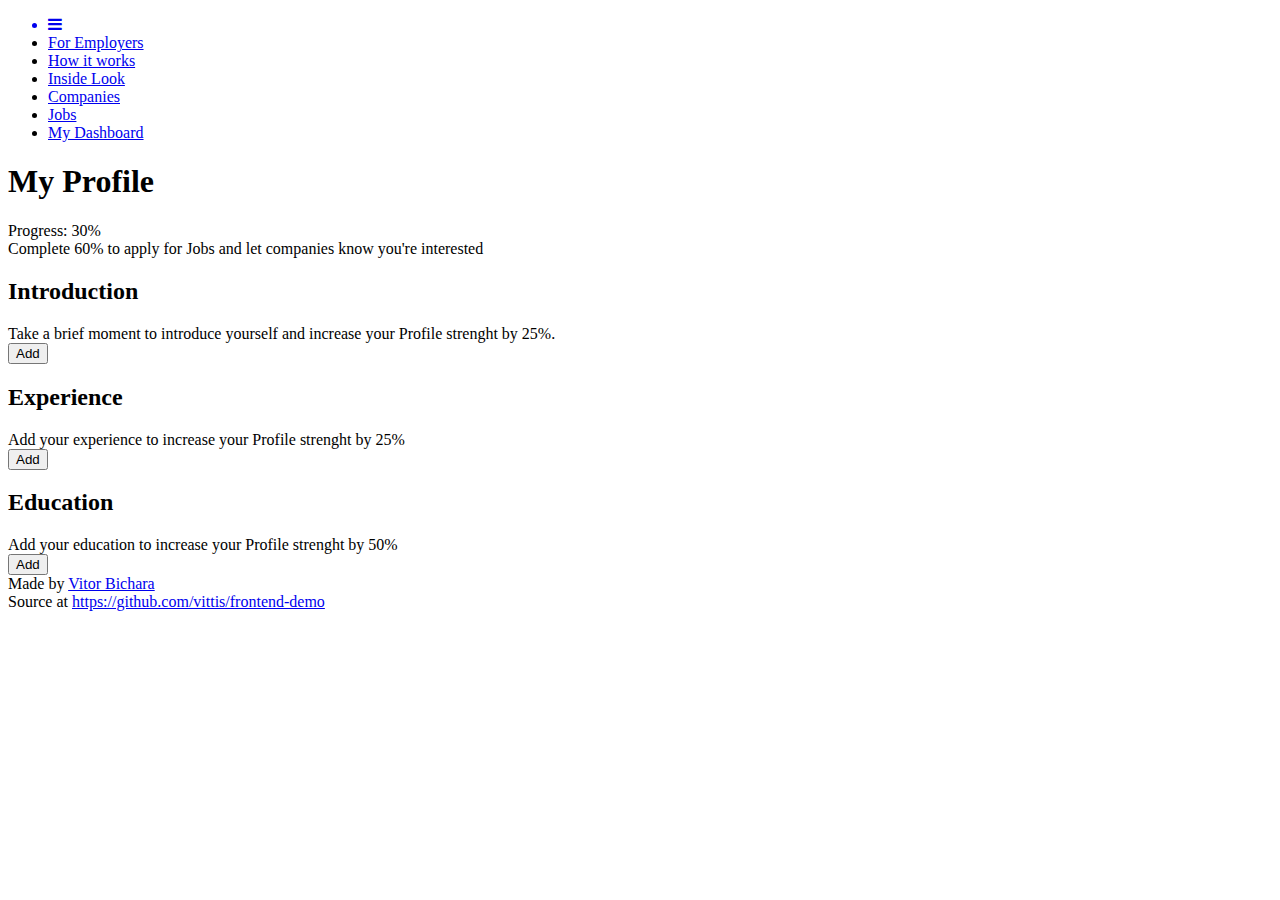
==== index.html @ 6f1d1937 "Fixing footer typo" ====
<!-- 
    Made by Vitor Bichara
    Using BEM naming convention methodology (https://en.bem.info/) 
    and SASS 7-1 Architeture Pattern (https://sass-guidelin.es/#the-7-1-pattern)
-->

<!DOCTYPE html>
<html>
<head>
    <meta charset="utf-8" />
    <meta http-equiv="X-UA-Compatible" content="IE=edge">
    <title>Front-End Demo By Vitor Bichara</title>
    <meta name="viewport" content="width=device-width, initial-scale=1">
    <link href="https://fonts.googleapis.com/css?family=Raleway:400,600,700" rel="stylesheet">  
    <link rel="stylesheet" href="https://cdnjs.cloudflare.com/ajax/libs/font-awesome/4.7.0/css/font-awesome.min.css">
    <link rel="stylesheet" type="text/css" media="screen" href="static/css/main.css" />
    <script type="text/javascript" src="assets/js/main.js"></script>
</head>
<body>
    
    <nav>
        <ul class="nav" id="nav">
            <a href="javascript:void(0);" class="nav__toggleIcon" onclick="toggleMobileNav()">
                <li class="nav__item nav__mobileToggle">
                    <i class="fa fa-bars"></i>
                </li>
            </a>
            <li class="nav__item">
                <a class="nav__link" href="#">For Employers</a>
            </li>
            <li class="nav__item">
                <a class="nav__link" href="#">How it works</a>
            </li>
            <li class="nav__item">
                <a class="nav__link" href="#">Inside Look</a>
            </li>
            <li class="nav__item">
                <a class="nav__link" href="#">Companies</a>
            </li>
            <li class="nav__item">
                <a class="nav__link" href="#">Jobs</a>
            </li>
            <li class="nav__item">
                <a class="nav__link" href="#">My Dashboard</a>
            </li>
        </ul>
    </nav>  

    <main class="container content">

        <h1 class="content__header">My Profile</h1>

        <div class="card card--progressCard">

            <div class="progressBar">
                <div class="progressBar__label">
                    Progress: 30%
                </div>
                <div class="progressBar__bar">
                    <div class="progressBar__meter"></div>
                </div>
            </div>

            <div class="card__text card__text--dark card__text--fullWidth">
                Complete 60% to apply for Jobs and let companies know you're interested
            </div>
        </div>


        <div class="card">
            <h2 class="card__header">Introduction</h2>
            <div class="card__text">
                Take a brief moment to introduce yourself and increase your Profile
                strenght by 25%.
            </div>
            <button class="button">Add</button>
        </div>

        <div class="card">
            <h2 class="card__header">Experience</h2>
            <div class="card__text">
                Add your experience to increase your Profile strenght by 25%
            </div>
            <button class="button">Add</button>
        </div>

        <div class="card">
            <h2 class="card__header">Education</h2>
            <div class="card__text">
                Add your education to increase your Profile strenght by 50%
            </div>
            <button class="button">Add</button>
        </div>

    </main>

    <footer class="footer">
        Made by <a href="https://www.vitorbichara.com/">Vitor Bichara</a><br>
        Source at <a href="https://github.com/vittis/frontend-demo">https://github.com/vittis/frontend-demo</a>
    </footer>


</body>
</html>
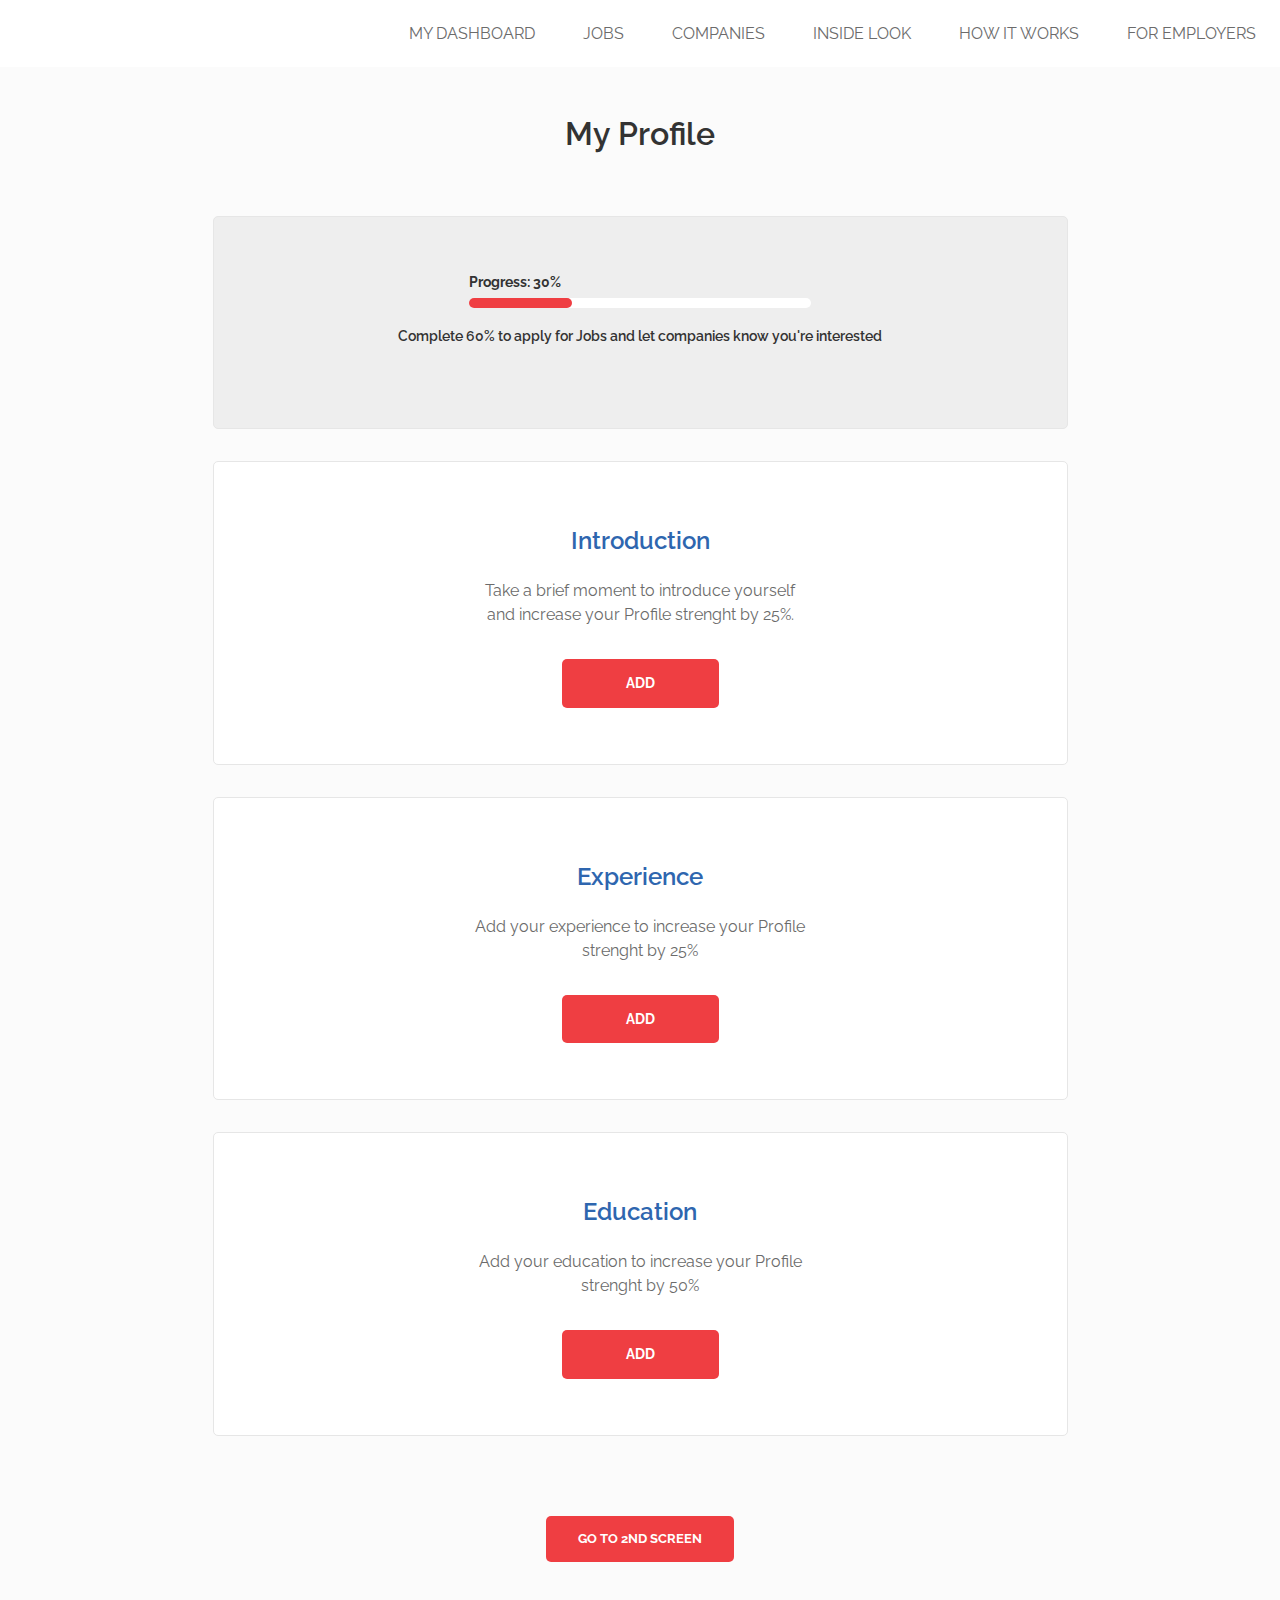
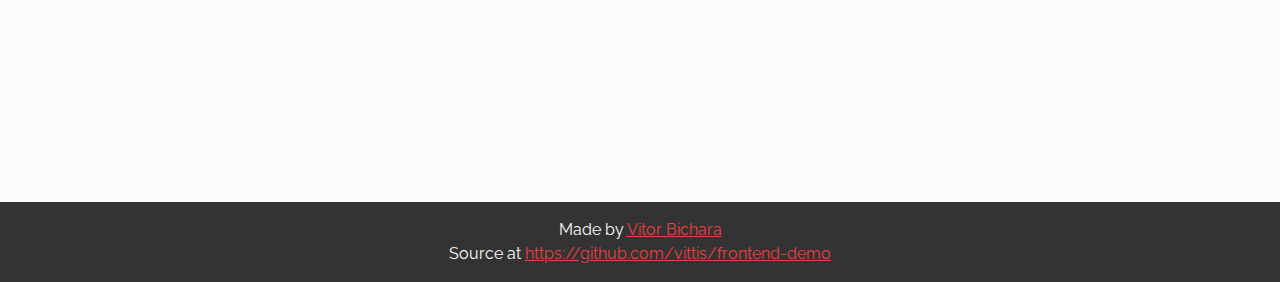
==== commit f613ce9a: "Adding button to 2nd screen" ====
--- a/index.html
+++ b/index.html
@@ -84,13 +84,16 @@
             <button class="button">Add</button>
         </div>
 
-        <div class="card">
+        <div class="card card--last">
             <h2 class="card__header">Education</h2>
             <div class="card__text">
                 Add your education to increase your Profile strenght by 50%
             </div>
             <button class="button">Add</button>
         </div>
+
+        <a href="/screen2.html"><button class="button button--small">Go to 2nd screen</button></a>
+
 
     </main>
 
--- a/static/css/main.css
+++ b/static/css/main.css
@@ -0,0 +1,733 @@
+/*! normalize.css v8.0.0 | MIT License | github.com/necolas/normalize.css */
+/* Document
+   ========================================================================== */
+/**
+ * 1. Correct the line height in all browsers.
+ * 2. Prevent adjustments of font size after orientation changes in iOS.
+ */
+html {
+  line-height: 1.15;
+  /* 1 */
+  -webkit-text-size-adjust: 100%;
+  /* 2 */
+}
+
+/* Sections
+   ========================================================================== */
+/**
+ * Remove the margin in all browsers.
+ */
+body {
+  margin: 0;
+}
+
+/**
+ * Correct the font size and margin on `h1` elements within `section` and
+ * `article` contexts in Chrome, Firefox, and Safari.
+ */
+h1 {
+  font-size: 2em;
+  margin: 0.67em 0;
+}
+
+/* Grouping content
+   ========================================================================== */
+/**
+ * 1. Add the correct box sizing in Firefox.
+ * 2. Show the overflow in Edge and IE.
+ */
+hr {
+  box-sizing: content-box;
+  /* 1 */
+  height: 0;
+  /* 1 */
+  overflow: visible;
+  /* 2 */
+}
+
+/**
+ * 1. Correct the inheritance and scaling of font size in all browsers.
+ * 2. Correct the odd `em` font sizing in all browsers.
+ */
+pre {
+  font-family: monospace, monospace;
+  /* 1 */
+  font-size: 1em;
+  /* 2 */
+}
+
+/* Text-level semantics
+   ========================================================================== */
+/**
+ * Remove the gray background on active links in IE 10.
+ */
+a {
+  background-color: transparent;
+}
+
+/**
+ * 1. Remove the bottom border in Chrome 57-
+ * 2. Add the correct text decoration in Chrome, Edge, IE, Opera, and Safari.
+ */
+abbr[title] {
+  border-bottom: none;
+  /* 1 */
+  text-decoration: underline;
+  /* 2 */
+  text-decoration: underline dotted;
+  /* 2 */
+}
+
+/**
+ * Add the correct font weight in Chrome, Edge, and Safari.
+ */
+b,
+strong {
+  font-weight: bolder;
+}
+
+/**
+ * 1. Correct the inheritance and scaling of font size in all browsers.
+ * 2. Correct the odd `em` font sizing in all browsers.
+ */
+code,
+kbd,
+samp {
+  font-family: monospace, monospace;
+  /* 1 */
+  font-size: 1em;
+  /* 2 */
+}
+
+/**
+ * Add the correct font size in all browsers.
+ */
+small {
+  font-size: 80%;
+}
+
+/**
+ * Prevent `sub` and `sup` elements from affecting the line height in
+ * all browsers.
+ */
+sub,
+sup {
+  font-size: 75%;
+  line-height: 0;
+  position: relative;
+  vertical-align: baseline;
+}
+
+sub {
+  bottom: -0.25em;
+}
+
+sup {
+  top: -0.5em;
+}
+
+/* Embedded content
+   ========================================================================== */
+/**
+ * Remove the border on images inside links in IE 10.
+ */
+img {
+  border-style: none;
+}
+
+/* Forms
+   ========================================================================== */
+/**
+ * 1. Change the font styles in all browsers.
+ * 2. Remove the margin in Firefox and Safari.
+ */
+button,
+input,
+optgroup,
+select,
+textarea {
+  font-family: inherit;
+  /* 1 */
+  font-size: 100%;
+  /* 1 */
+  line-height: 1.15;
+  /* 1 */
+  margin: 0;
+  /* 2 */
+}
+
+/**
+ * Show the overflow in IE.
+ * 1. Show the overflow in Edge.
+ */
+button,
+input {
+  /* 1 */
+  overflow: visible;
+}
+
+/**
+ * Remove the inheritance of text transform in Edge, Firefox, and IE.
+ * 1. Remove the inheritance of text transform in Firefox.
+ */
+button,
+select {
+  /* 1 */
+  text-transform: none;
+}
+
+/**
+ * Correct the inability to style clickable types in iOS and Safari.
+ */
+button,
+[type=button],
+[type=reset],
+[type=submit] {
+  -webkit-appearance: button;
+}
+
+/**
+ * Remove the inner border and padding in Firefox.
+ */
+button::-moz-focus-inner,
+[type=button]::-moz-focus-inner,
+[type=reset]::-moz-focus-inner,
+[type=submit]::-moz-focus-inner {
+  border-style: none;
+  padding: 0;
+}
+
+/**
+ * Restore the focus styles unset by the previous rule.
+ */
+button:-moz-focusring,
+[type=button]:-moz-focusring,
+[type=reset]:-moz-focusring,
+[type=submit]:-moz-focusring {
+  outline: 1px dotted ButtonText;
+}
+
+/**
+ * Correct the padding in Firefox.
+ */
+fieldset {
+  padding: 0.35em 0.75em 0.625em;
+}
+
+/**
+ * 1. Correct the text wrapping in Edge and IE.
+ * 2. Correct the color inheritance from `fieldset` elements in IE.
+ * 3. Remove the padding so developers are not caught out when they zero out
+ *    `fieldset` elements in all browsers.
+ */
+legend {
+  box-sizing: border-box;
+  /* 1 */
+  color: inherit;
+  /* 2 */
+  display: table;
+  /* 1 */
+  max-width: 100%;
+  /* 1 */
+  padding: 0;
+  /* 3 */
+  white-space: normal;
+  /* 1 */
+}
+
+/**
+ * Add the correct vertical alignment in Chrome, Firefox, and Opera.
+ */
+progress {
+  vertical-align: baseline;
+}
+
+/**
+ * Remove the default vertical scrollbar in IE 10+.
+ */
+textarea {
+  overflow: auto;
+}
+
+/**
+ * 1. Add the correct box sizing in IE 10.
+ * 2. Remove the padding in IE 10.
+ */
+[type=checkbox],
+[type=radio] {
+  box-sizing: border-box;
+  /* 1 */
+  padding: 0;
+  /* 2 */
+}
+
+/**
+ * Correct the cursor style of increment and decrement buttons in Chrome.
+ */
+[type=number]::-webkit-inner-spin-button,
+[type=number]::-webkit-outer-spin-button {
+  height: auto;
+}
+
+/**
+ * 1. Correct the odd appearance in Chrome and Safari.
+ * 2. Correct the outline style in Safari.
+ */
+[type=search] {
+  -webkit-appearance: textfield;
+  /* 1 */
+  outline-offset: -2px;
+  /* 2 */
+}
+
+/**
+ * Remove the inner padding in Chrome and Safari on macOS.
+ */
+[type=search]::-webkit-search-decoration {
+  -webkit-appearance: none;
+}
+
+/**
+ * 1. Correct the inability to style clickable types in iOS and Safari.
+ * 2. Change font properties to `inherit` in Safari.
+ */
+::-webkit-file-upload-button {
+  -webkit-appearance: button;
+  /* 1 */
+  font: inherit;
+  /* 2 */
+}
+
+/* Interactive
+   ========================================================================== */
+/*
+ * Add the correct display in Edge, IE 10+, and Firefox.
+ */
+details {
+  display: block;
+}
+
+/*
+ * Add the correct display in all browsers.
+ */
+summary {
+  display: list-item;
+}
+
+/* Misc
+   ========================================================================== */
+/**
+ * Add the correct display in IE 10+.
+ */
+template {
+  display: none;
+}
+
+/**
+ * Add the correct display in IE 10.
+ */
+[hidden] {
+  display: none;
+}
+
+/**
+ * Set up a decent box model on the root element
+ */
+html {
+  box-sizing: border-box;
+}
+
+body {
+  background-color: #fbfbfb;
+}
+
+h2 {
+  font-weight: 600;
+}
+
+/**
+* Make all elements from the DOM inherit from the parent box-sizing
+* See: https://css-tricks.com/inheriting-box-sizing-probably-slightly-better-best-practice/
+*/
+*,
+*::before,
+*::after {
+  box-sizing: inherit;
+}
+
+body {
+  color: #333333;
+  font: normal 16px "Raleway", "Helvetica Neue Light", "Helvetica Neue", "Helvetica", "Arial", sans-serif;
+}
+
+/**
+  * Main content containers
+  * - Make the container full-width with a maximum width
+  * - Center it in the viewport
+  * - Leave some space on the edges, especially valuable on small screens
+  */
+.container {
+  max-width: 1180px;
+  margin-left: auto;
+  margin-right: auto;
+  padding-left: 20px;
+  padding-right: 20px;
+  width: 100%;
+}
+
+.nav {
+  display: flex;
+  flex-direction: row-reverse;
+  list-style: none;
+  margin: 0;
+  background: #ffffff;
+  white-space: nowrap;
+}
+
+.nav__item {
+  cursor: pointer;
+  padding: 1.5rem;
+  transition: 0.4s background-color ease;
+}
+.nav__item:hover {
+  background-color: #2e66af;
+}
+.nav__item:hover .nav__link {
+  color: #ffffff;
+}
+.nav__item--profile {
+  display: flex;
+  padding: 0rem;
+}
+.nav__item--profile:hover .nav__profileContainer .nav__profileName {
+  color: #ffffff;
+}
+
+.nav__link {
+  text-decoration: none;
+  color: #6b6b6b;
+  text-transform: uppercase;
+  font-size: 1em;
+  white-space: nowrap;
+  transition: 0.4s color ease;
+}
+
+.nav__profileContainer {
+  display: flex;
+  align-items: center;
+  text-decoration: none;
+}
+
+.nav__divider {
+  width: 1px;
+  height: 70%;
+  background-color: #6b6b6b;
+  margin-right: 1.5rem;
+}
+
+.nav__profileIcon {
+  height: 30px;
+  width: 30px;
+  border-radius: 15px;
+  border: solid 1px #6b6b6b;
+  background-color: #eeeeee;
+  margin-right: 0.5rem;
+}
+
+.nav__profileName {
+  font-weight: 600;
+  color: #6b6b6b;
+  text-transform: uppercase;
+  font-size: 0.9em;
+  margin-right: 1.5em;
+}
+
+.nav__mobileToggle {
+  display: none;
+}
+.nav__mobileToggle:hover {
+  background-color: #eeeeee;
+}
+
+.nav__toggleIcon {
+  color: #333333;
+}
+
+@media screen and (max-width: 768px) {
+  .nav li:not(:first-child) {
+    display: none;
+  }
+
+  .nav__mobileToggle {
+    display: block;
+  }
+
+  .nav.responsive {
+    flex-direction: column;
+    align-items: flex-end;
+  }
+
+  .nav.responsive li {
+    display: block;
+  }
+}
+.content {
+  display: flex;
+  flex-direction: column;
+  align-items: center;
+}
+
+.content__header {
+  margin: 3rem;
+  font-weight: 600;
+}
+
+.footer {
+  background-color: #333333;
+  color: #fbfbfb;
+  text-align: center;
+  line-height: 1.5rem;
+  padding-bottom: 1rem;
+  padding-top: 1rem;
+  margin-top: 15rem;
+}
+.footer--bigMargin {
+  margin-top: 30rem;
+}
+
+.footer a:link {
+  color: #ef3e42;
+}
+
+.footer a:visited {
+  color: #ef3e42;
+}
+
+.card {
+  min-width: 75%;
+  display: flex;
+  flex-direction: column;
+  align-items: center;
+  background-color: #ffffff;
+  border: 1px solid #e6e6e6;
+  border-radius: 5px;
+  padding-top: 3.5rem;
+  padding-bottom: 3.5rem;
+  margin: 1rem;
+}
+.card--progressCard {
+  background-color: #eeeeee;
+  padding-bottom: 3rem;
+}
+.card--last {
+  margin-bottom: 5rem;
+}
+
+.card__header {
+  color: #2e66af;
+  font-weight: 600;
+  margin: 0.5rem;
+}
+
+.card__text {
+  text-align: center;
+  max-width: 21rem;
+  margin: 1rem;
+  margin-bottom: 2rem;
+  font-size: 1rem;
+  color: #6b6b6b;
+  line-height: 1.5rem;
+}
+.card__text--dark {
+  color: #333333;
+  font-weight: 600;
+  font-size: 0.9rem;
+}
+.card__text--fullWidth {
+  max-width: 100%;
+}
+
+.progressBar {
+  display: flex;
+  flex-direction: column;
+  min-width: 40%;
+}
+
+.progressBar__label {
+  font-size: 0.9rem;
+  font-weight: 700;
+}
+
+.progressBar__bar {
+  margin-top: 0.5rem;
+  background-color: #ffffff;
+  height: 10px;
+  width: 100%;
+  border-radius: 5px;
+}
+
+.progressBar__meter {
+  position: relative;
+  width: 30%;
+  height: 10px;
+  background-color: #ef3e42;
+  border-radius: 5px;
+}
+
+.modal {
+  display: flex;
+  flex-direction: column;
+  align-items: center;
+  width: 440px;
+  max-width: 100%;
+  max-height: 100%;
+  text-align: center;
+  position: fixed;
+  top: 50%;
+  left: 50%;
+  transform: translate(-50%, -50%);
+  background-color: #ffffff;
+  color: #6b6b6b;
+  border-radius: 5px;
+  z-index: 11;
+}
+
+.modal__content {
+  display: flex;
+  flex-direction: column;
+  align-items: center;
+  padding: 4rem;
+  padding-top: 0.5rem;
+}
+
+.modal__header {
+  font-size: 1.8rem;
+  font-weight: 400;
+  margin-top: 0;
+}
+
+.modal__text {
+  line-height: 1.7rem;
+  margin-bottom: 2rem;
+  margin-top: 1rem;
+}
+
+.modal__close {
+  cursor: pointer;
+  border: none;
+  background: #ffffff;
+  -webkit-appearance: none;
+  -moz-appearance: none;
+  align-self: flex-end;
+  text-decoration: none;
+  color: #6b6b6b;
+  font-size: 1.5em;
+  margin-right: 1.5rem;
+  margin-top: 1.5rem;
+}
+
+.modal__textarea {
+  outline: none;
+  resize: none;
+  overflow: auto;
+  border: 1px #dedede solid;
+  border-radius: 3px;
+  width: 100%;
+  height: 13rem;
+  padding: 1rem;
+  color: #6b6b6b;
+  font-size: 0.9rem;
+  margin-bottom: 2rem;
+}
+.modal__textarea:focus {
+  border-color: #2e66af;
+}
+
+.modal__overlay {
+  z-index: 10;
+  position: fixed;
+  top: 0;
+  left: 0;
+  width: 100%;
+  height: 100%;
+  background-color: rgba(0, 0, 0, 0.7);
+}
+
+.modal--closed {
+  display: none;
+}
+
+.profileInfo {
+  display: flex;
+  flex-direction: column;
+  border: 1px solid #e6e6e6;
+  padding: 2.5rem;
+  margin: 2.5rem;
+  border-radius: 5px;
+  max-width: 95%;
+  min-width: 65%;
+}
+
+.profileInfo__header {
+  font-weight: 700;
+}
+
+.pictureInfo__picContainer {
+  display: flex;
+  align-items: center;
+  padding: 1rem;
+  margin-top: 0.8rem;
+  margin-bottom: 0.8rem;
+  height: 90px;
+  width: 100%;
+  border: 2px dashed #e6e6e6;
+  justify-content: space-between;
+}
+
+.pictureInfo__pic {
+  font-size: 60px;
+  color: #6b6b6b;
+}
+
+.profileInfo__name {
+  font-weight: 600;
+  color: #6b6b6b;
+  margin-top: 1rem;
+  margin-bottom: 1rem;
+}
+
+.button {
+  cursor: pointer;
+  text-transform: uppercase;
+  font-weight: 700;
+  border-radius: 5px;
+  border: none;
+  padding: 1rem 4rem;
+  margin: 0;
+  font-size: 0.9rem;
+  text-decoration: none;
+  background: #ef3e42;
+  color: #ffffff;
+  transition: background 250ms ease-in-out, transform 150ms ease;
+  -webkit-appearance: none;
+  -moz-appearance: none;
+}
+.button:hover {
+  background: #b40f12;
+}
+.button--round {
+  border-radius: 25px;
+}
+.button--fullWidth {
+  width: 100%;
+  font-size: 1rem;
+}
+.button--light {
+  font-weight: 600;
+}
+.button--small {
+  font-size: 0.8rem;
+  padding: 1rem 2rem;
+}
+
+/*# sourceMappingURL=main.css.map */
